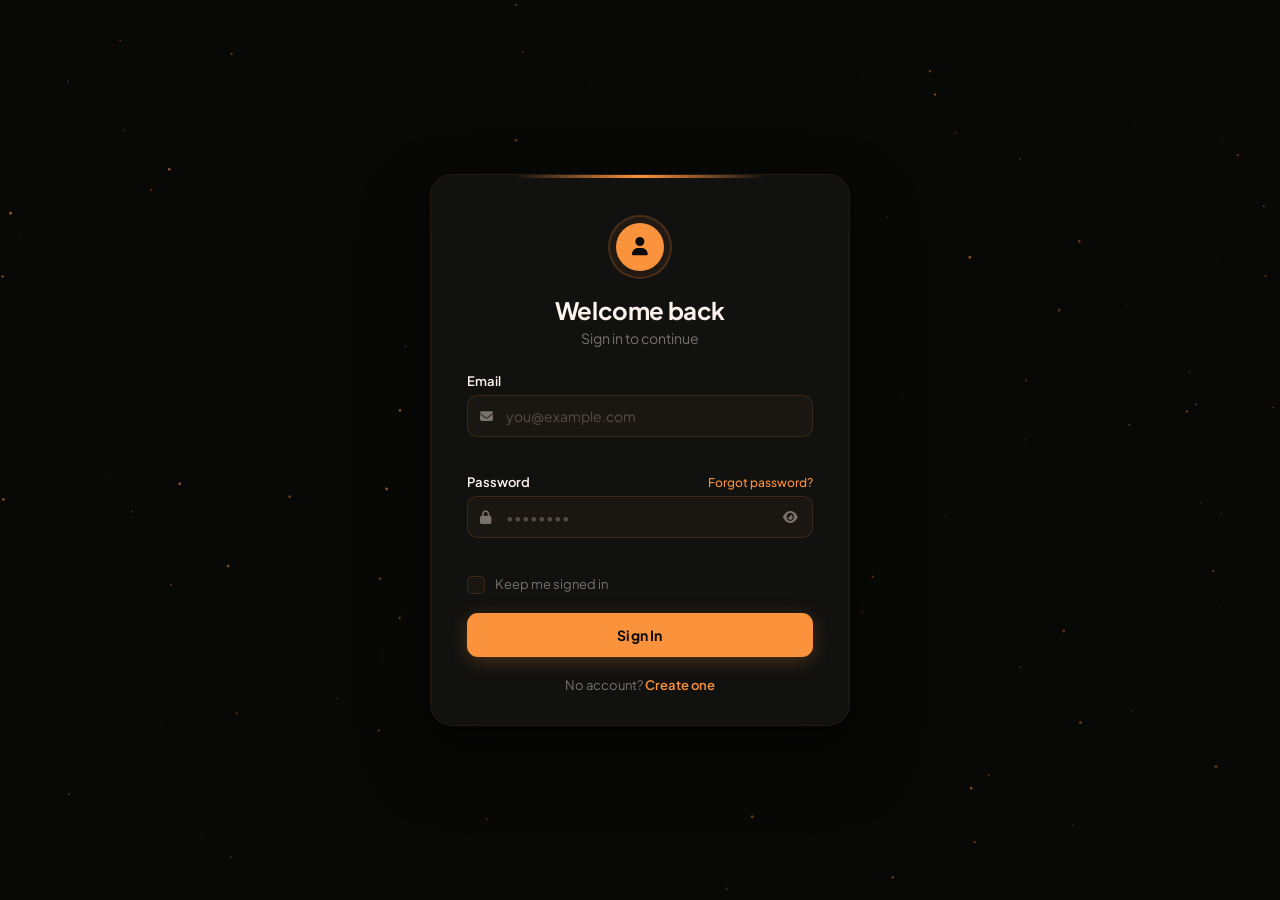
==== index.html @ abb6f45a "Task 3: User auth and management system" ====
<!DOCTYPE html>
<html lang="en">
<head>
  <meta charset="UTF-8"/>
  <meta name="viewport" content="width=device-width, initial-scale=1.0"/>
  <title>Sign In</title>
  <link rel="stylesheet" href="style.css"/>
  <link rel="preconnect" href="https://fonts.googleapis.com">
  <link href="https://fonts.googleapis.com/css2?family=Plus+Jakarta+Sans:wght@400;500;600;700&display=swap" rel="stylesheet">
  <link rel="stylesheet" href="https://cdnjs.cloudflare.com/ajax/libs/font-awesome/6.5.1/css/all.min.css"/>
</head>
<body class="login-page">

  <canvas id="particleCanvas"></canvas>

  <div class="page-wrap">
    <div class="card" id="card">
      <div class="card-blob"></div>

      <div class="card-header">
        <div class="avatar-ring">
          <div class="avatar-inner">
            <i class="fas fa-user"></i>
          </div>
        </div>
        <h1 class="card-title">Welcome back</h1>
        <p class="card-sub">Sign in to continue</p>
      </div>

      <form id="loginForm" novalidate>

        <div class="field anim-field" id="grp-email" style="--i:0">
          <label for="email">Email</label>
          <div class="input-box">
            <i class="fas fa-envelope"></i>
            <input type="email" id="email" placeholder="you@example.com" autocomplete="email"/>
          </div>
          <span class="err" id="err-email"></span>
        </div>

        <div class="field anim-field" id="grp-pass" style="--i:1">
          <label for="password">
            Password
            <a href="#" class="forgot" id="forgotLink">Forgot password?</a>
          </label>
          <div class="input-box">
            <i class="fas fa-lock"></i>
            <input type="password" id="password" placeholder="••••••••" autocomplete="current-password"/>
            <button type="button" class="eye-btn" onclick="toggleEye('password','eye1')">
              <i class="fas fa-eye" id="eye1"></i>
            </button>
          </div>
          <span class="err" id="err-pass"></span>
        </div>

        <label class="check-label anim-field" style="--i:2">
          <input type="checkbox" id="remember"/>
          <span class="check-box"></span>
          Keep me signed in
        </label>

        <div class="anim-field" style="--i:3">
          <button type="submit" class="btn-main" id="loginBtn">
            <span id="loginTxt">Sign In</span>
            <span id="loginLoad" class="spin hidden"><i class="fas fa-circle-notch fa-spin"></i></span>
          </button>
        </div>

      </form>

      <div class="toast hidden" id="toast"></div>
      <p class="switch anim-field" style="--i:4">No account? <a href="register.html">Create one</a></p>
    </div>
  </div>

  <!-- Forgot Password Modal -->
  <div class="modal-overlay hidden" id="fpOverlay">
    <div class="modal-card" id="fpCard">
      <button class="modal-close" id="fpClose"><i class="fas fa-times"></i></button>
      <div class="modal-header">
        <div class="modal-icon"><i class="fas fa-key"></i></div>
        <h2 class="modal-title">Reset Password</h2>
        <p class="modal-sub">Verify your identity to set a new password</p>
      </div>

      <!-- Step 1: Email -->
      <div class="fp-step" id="fpStep1">
        <div class="step-dots">
          <span class="dot active"></span><span class="dot"></span><span class="dot"></span>
        </div>
        <div class="field" id="grp-fpemail">
          <label for="fpEmail">Your email address</label>
          <div class="input-box">
            <i class="fas fa-envelope"></i>
            <input type="email" id="fpEmail" placeholder="you@example.com"/>
          </div>
          <span class="err" id="err-fpemail"></span>
        </div>
        <button class="btn-main" id="fpStep1Btn" onclick="fpNext1()">
          <span id="fpStep1Txt">Continue</span>
          <span id="fpStep1Load" class="spin hidden"><i class="fas fa-circle-notch fa-spin"></i></span>
        </button>
      </div>

      <!-- Step 2: Current Password -->
      <div class="fp-step hidden" id="fpStep2">
        <div class="step-dots">
          <span class="dot done"></span><span class="dot active"></span><span class="dot"></span>
        </div>
        <div class="field" id="grp-fpcurr">
          <label for="fpCurr">Current password</label>
          <div class="input-box">
            <i class="fas fa-lock"></i>
            <input type="password" id="fpCurr" placeholder="Enter current password"/>
            <button type="button" class="eye-btn" onclick="toggleEye('fpCurr','fpEye1')">
              <i class="fas fa-eye" id="fpEye1"></i>
            </button>
          </div>
          <span class="err" id="err-fpcurr"></span>
        </div>
        <button class="btn-main" id="fpStep2Btn" onclick="fpNext2()">
          <span id="fpStep2Txt">Verify Password</span>
          <span id="fpStep2Load" class="spin hidden"><i class="fas fa-circle-notch fa-spin"></i></span>
        </button>
      </div>

      <!-- Step 3: New Password -->
      <div class="fp-step hidden" id="fpStep3">
        <div class="step-dots">
          <span class="dot done"></span><span class="dot done"></span><span class="dot active"></span>
        </div>
        <div class="field" id="grp-fpnew">
          <label for="fpNew">New password</label>
          <div class="input-box">
            <i class="fas fa-lock"></i>
            <input type="password" id="fpNew" placeholder="Min 8 characters"/>
            <button type="button" class="eye-btn" onclick="toggleEye('fpNew','fpEye2')">
              <i class="fas fa-eye" id="fpEye2"></i>
            </button>
          </div>
          <div class="strength-bar"><div class="strength-fill" id="fp-str-fill"></div></div>
          <span class="strength-txt" id="fp-str-txt"></span>
          <span class="err" id="err-fpnew"></span>
        </div>
        <div class="field" id="grp-fpconf">
          <label for="fpConf">Confirm new password</label>
          <div class="input-box">
            <i class="fas fa-lock"></i>
            <input type="password" id="fpConf" placeholder="Re-enter new password"/>
            <button type="button" class="eye-btn" onclick="toggleEye('fpConf','fpEye3')">
              <i class="fas fa-eye" id="fpEye3"></i>
            </button>
          </div>
          <span class="err" id="err-fpconf"></span>
          <span class="match-ok hidden" id="fp-match-ok"><i class="fas fa-check-circle"></i> Passwords match</span>
        </div>
        <button class="btn-main" id="fpStep3Btn" onclick="fpSubmit()">
          <span id="fpStep3Txt">Update Password</span>
          <span id="fpStep3Load" class="spin hidden"><i class="fas fa-circle-notch fa-spin"></i></span>
        </button>
      </div>

      <div class="toast hidden" id="fp-toast"></div>
    </div>
  </div>

  <script src="script.js"></script>
</body>
</html>
---- style.css ----
@import url('https://fonts.googleapis.com/css2?family=Plus+Jakarta+Sans:wght@400;500;600;700&display=swap');

:root {
  --bg-primary: #080807;
  --bg-secondary: #111110;
  --accent-color: #fb923c;
  --accent-dim: rgba(251, 146, 60, 0.07);
  --accent-dim-border: rgba(251, 146, 60, 0.18);
  --text-main: #fef3ec;
  --text-muted: #78716c;
  --border-light: rgba(251, 146, 60, 0.08);
  --field-bg: rgba(251, 146, 60, 0.04);
  --field-border: rgba(251, 146, 60, 0.14);
  --err: #f87171;
  --err-bg: rgba(248, 113, 113, 0.08);
  --err-border: rgba(248, 113, 113, 0.3);
  --ok: #4ade80;
  --ok-bg: rgba(74, 222, 128, 0.08);
  --ok-border: rgba(74, 222, 128, 0.3);
  --font: 'Plus Jakarta Sans', -apple-system, BlinkMacSystemFont, sans-serif;
  --ease: 0.2s cubic-bezier(.4,0,.2,1);
}

*, *::before, *::after { box-sizing: border-box; margin: 0; padding: 0; }

body {
  font-family: var(--font);
  min-height: 100vh;
  display: flex;
  align-items: center;
  justify-content: center;
  background-color: var(--bg-primary);
  color: var(--text-main);
  overflow-x: hidden;
}

/* ── Canvas ── */
#particleCanvas {
  position: fixed;
  top: 0; left: 0;
  width: 100%; height: 100%;
  z-index: 0;
  pointer-events: none;
}

/* ── Page wrap ── */
.page-wrap {
  position: relative;
  z-index: 1;
  width: 100%;
  min-height: 100vh;
  display: flex;
  align-items: center;
  justify-content: center;
  padding: 40px 16px;
}

/* ── Card ── */
.card {
  position: relative;
  z-index: 1;
  width: 100%;
  max-width: 420px;
  background: var(--bg-secondary);
  border-radius: 22px;
  padding: 40px 36px 32px;
  border: 1px solid var(--border-light);
  box-shadow:
    0 2px 6px rgba(0,0,0,0.3),
    0 12px 32px rgba(0,0,0,0.4),
    0 32px 70px rgba(0,0,0,0.45);
  animation: cardEntrance 0.6s cubic-bezier(.34,1.4,.64,1) both;
  backdrop-filter: blur(6px);
}
.card--wide { max-width: 480px; }

@keyframes cardEntrance {
  from { opacity: 0; transform: scale(0.9) translateY(30px); }
  to   { opacity: 1; transform: scale(1)   translateY(0);    }
}

/* ── Card blob ── */
.card-blob {
  position: absolute;
  top: 0; left: 50%;
  transform: translateX(-50%);
  width: 60%;
  height: 3px;
  border-radius: 0 0 4px 4px;
  background: linear-gradient(90deg, transparent, var(--accent-color), transparent);
  animation: blobPulse 3s ease-in-out infinite;
}
@keyframes blobPulse {
  0%, 100% { opacity: 0.6; width: 60%; }
  50%       { opacity: 1;   width: 80%; }
}

/* ── Card header ── */
.card-header {
  text-align: center;
  margin-bottom: 26px;
  animation: fadeDown 0.5s 0.1s ease both;
}
@keyframes fadeDown {
  from { opacity: 0; transform: translateY(-14px); }
  to   { opacity: 1; transform: translateY(0); }
}

/* ── Avatar ── */
.avatar-ring {
  width: 64px; height: 64px;
  border-radius: 50%;
  background: var(--accent-dim);
  border: 2px solid var(--accent-dim-border);
  display: flex; align-items: center; justify-content: center;
  margin: 0 auto 16px;
  animation: avatarPop 0.55s 0.15s cubic-bezier(.34,1.56,.64,1) both;
  transition: transform 0.3s ease, box-shadow 0.3s ease;
}
.avatar-ring:hover {
  transform: scale(1.08) rotate(-4deg);
  box-shadow: 0 0 0 6px rgba(251,146,60,0.12);
}
@keyframes avatarPop {
  from { opacity: 0; transform: scale(0.5); }
  to   { opacity: 1; transform: scale(1); }
}

.avatar-inner {
  width: 48px; height: 48px;
  border-radius: 50%;
  background: var(--accent-color);
  display: flex; align-items: center; justify-content: center;
  color: var(--bg-primary);
  font-size: 18px;
}

.card-title {
  font-size: 1.5rem;
  font-weight: 700;
  color: var(--text-main);
  letter-spacing: -0.4px;
  margin-bottom: 4px;
}
.card-sub {
  font-size: 0.88rem;
  color: var(--text-muted);
}

/* ── Staggered field animation ── */
.anim-field {
  opacity: 0;
  animation: fieldSlideUp 0.45s calc(0.25s + var(--i, 0) * 0.07s) cubic-bezier(.22,1,.36,1) both;
}
@keyframes fieldSlideUp {
  from { opacity: 0; transform: translateY(18px); }
  to   { opacity: 1; transform: translateY(0); }
}

/* ── Field ── */
.field { margin-bottom: 16px; }

.field label {
  display: flex;
  justify-content: space-between;
  align-items: center;
  font-size: 13px;
  font-weight: 600;
  color: var(--text-main);
  margin-bottom: 6px;
}
.optional {
  font-size: 11px;
  font-weight: 400;
  color: var(--text-muted);
}
.forgot {
  font-size: 12px;
  font-weight: 500;
  color: var(--accent-color);
  text-decoration: none;
  transition: color var(--ease), letter-spacing 0.2s ease;
}
.forgot:hover { color: #ffb673; letter-spacing: 0.3px; }

/* ── Input box ── */
.input-box {
  position: relative;
  display: flex;
  align-items: center;
}
.input-box > i {
  position: absolute;
  left: 13px;
  font-size: 13px;
  color: var(--text-muted);
  pointer-events: none;
  transition: color var(--ease), transform 0.2s ease;
}
.input-box input {
  width: 100%;
  padding: 11px 13px 11px 38px;
  background: var(--field-bg);
  border: 1.5px solid var(--field-border);
  border-radius: 10px;
  font-family: var(--font);
  font-size: 14px;
  color: var(--text-main);
  outline: none;
  transition: border-color var(--ease), background var(--ease), box-shadow var(--ease), transform 0.15s ease;
}
.input-box input::placeholder { color: var(--text-muted); opacity: 0.6; }
.input-box input:focus {
  border-color: var(--accent-color);
  background: rgba(251, 146, 60, 0.06);
  box-shadow: 0 0 0 3px var(--accent-dim);
  transform: translateY(-1px);
}
.input-box input:focus + .input-box > i,
.input-box:focus-within > i {
  color: var(--accent-color);
  transform: scale(1.1);
}

/* shake animation for error fields */
.field.has-error .input-box input {
  border-color: var(--err);
  background: var(--err-bg);
  animation: shake 0.35s ease;
}
@keyframes shake {
  0%,100% { transform: translateX(0); }
  20%      { transform: translateX(-5px); }
  40%      { transform: translateX(5px); }
  60%      { transform: translateX(-4px); }
  80%      { transform: translateX(4px); }
}

.field.has-ok .input-box input {
  border-color: var(--ok);
  background: var(--ok-bg);
}

.err {
  display: block;
  font-size: 12px;
  color: var(--err);
  margin-top: 5px;
  min-height: 16px;
  font-weight: 500;
  animation: errFade 0.2s ease;
}
@keyframes errFade {
  from { opacity: 0; transform: translateY(-4px); }
  to   { opacity: 1; transform: translateY(0); }
}

.hint {
  display: block;
  font-size: 12px;
  margin-top: 5px;
  font-weight: 500;
  min-height: 16px;
}
.match-ok {
  display: block;
  font-size: 12px;
  color: var(--ok);
  margin-top: 5px;
  font-weight: 500;
}
.match-ok i { margin-right: 3px; }

/* ── Eye button ── */
.eye-btn {
  position: absolute;
  right: 11px;
  background: none;
  border: none;
  cursor: pointer;
  color: var(--text-muted);
  font-size: 13px;
  padding: 4px;
  display: flex;
  align-items: center;
  transition: color var(--ease), transform 0.2s ease;
}
.eye-btn:hover { color: var(--accent-color); transform: scale(1.2); }

/* ── PW rules ── */
.pw-rules {
  list-style: none;
  margin-top: 9px;
  margin-bottom: 8px;
  display: grid;
  grid-template-columns: 1fr 1fr;
  gap: 6px 10px;
}
.pw-rules li {
  display: flex;
  align-items: center;
  gap: 7px;
  font-size: 11.5px;
  font-weight: 500;
  color: var(--text-muted);
  transition: color 0.3s ease, transform 0.2s ease;
}
.pw-rules li i {
  font-size: 10px;
  color: var(--text-muted);
  transition: color 0.3s ease, transform 0.3s ease;
}
.pw-rules li.met { color: var(--ok); transform: translateX(2px); }
.pw-rules li.met i { color: var(--ok); transform: scale(1.2) rotate(0deg); }

/* ── Strength bar ── */
.strength-bar {
  height: 4px;
  background: var(--accent-dim);
  border-radius: 2px;
  margin-top: 8px;
  overflow: hidden;
}
.strength-fill {
  height: 100%;
  width: 0;
  border-radius: 2px;
  transition: width 0.4s cubic-bezier(.22,1,.36,1), background 0.35s ease;
}
.strength-txt {
  font-size: 11px;
  font-weight: 600;
  margin-top: 4px;
  display: block;
  transition: color 0.3s ease;
}

/* ── Row two ── */
.row-two {
  display: grid;
  grid-template-columns: 1fr 1fr;
  gap: 12px;
}

/* ── Checkbox ── */
.check-label {
  display: flex;
  align-items: flex-start;
  gap: 10px;
  cursor: pointer;
  font-size: 13px;
  color: var(--text-muted);
  line-height: 1.5;
  margin-bottom: 18px;
  font-weight: 400;
  transition: color 0.2s ease;
}
.check-label:hover { color: var(--text-main); }
.check-label input[type="checkbox"] { display: none; }
.check-box {
  width: 18px; height: 18px;
  min-width: 18px;
  border-radius: 5px;
  border: 1.5px solid var(--field-border);
  background: var(--field-bg);
  display: flex;
  align-items: center;
  justify-content: center;
  margin-top: 1px;
  transition: background var(--ease), border-color var(--ease), transform 0.2s ease;
}
.check-label:hover .check-box { border-color: var(--accent-color); transform: scale(1.1); }
.check-label input:checked ~ .check-box {
  background: var(--accent-color);
  border-color: var(--accent-color);
  transform: scale(1.05);
}
.check-label input:checked ~ .check-box::after {
  content: '';
  width: 5px; height: 9px;
  border: 2px solid var(--bg-primary);
  border-top: none; border-left: none;
  transform: rotate(45deg);
  margin-top: -2px;
}
.check-label a { color: var(--accent-color); text-decoration: none; }
.check-label a:hover { color: #ffb673; }

/* ── Button ── */
.btn-main {
  width: 100%;
  padding: 13px;
  background: var(--accent-color);
  color: var(--bg-primary);
  border: none;
  border-radius: 11px;
  font-family: var(--font);
  font-size: 14px;
  font-weight: 700;
  cursor: pointer;
  letter-spacing: 0.2px;
  box-shadow: 0 4px 18px rgba(251, 146, 60, 0.25);
  transition: transform var(--ease), box-shadow var(--ease), opacity var(--ease), background var(--ease);
  display: flex;
  align-items: center;
  justify-content: center;
  gap: 8px;
  margin-bottom: 4px;
  position: relative;
  overflow: hidden;
}
.btn-main::after {
  content: '';
  position: absolute;
  inset: 0;
  background: rgba(255,255,255,0);
  transition: background 0.2s ease;
  border-radius: inherit;
}
.btn-main:hover {
  background: #ffa552;
  transform: translateY(-2px);
  box-shadow: 0 8px 26px rgba(251, 146, 60, 0.4);
}
.btn-main:hover::after { background: rgba(255,255,255,0.06); }
.btn-main:active { transform: translateY(1px); box-shadow: 0 2px 8px rgba(251,146,60,0.2); }
.btn-main:disabled { opacity: 0.6; cursor: not-allowed; transform: none; }

.spin i { font-size: 15px; }

/* ── Toast ── */
.toast {
  margin-top: 14px;
  padding: 11px 15px;
  border-radius: 9px;
  font-size: 13px;
  font-weight: 500;
  text-align: center;
  animation: toastIn 0.3s cubic-bezier(.34,1.4,.64,1);
}
.toast.ok  { background: var(--ok-bg);  color: var(--ok);  border: 1px solid var(--ok-border);  }
.toast.bad { background: var(--err-bg); color: var(--err); border: 1px solid var(--err-border); }
@keyframes toastIn {
  from { opacity: 0; transform: scale(0.9) translateY(8px); }
  to   { opacity: 1; transform: scale(1)   translateY(0);   }
}

/* ── Switch ── */
.switch {
  text-align: center;
  margin-top: 20px;
  font-size: 13px;
  color: var(--text-muted);
}
.switch a {
  color: var(--accent-color);
  font-weight: 600;
  text-decoration: none;
  transition: color var(--ease);
}
.switch a:hover { color: #ffb673; }

/* ── Hidden ── */
.hidden { display: none !important; }

/* ══════════════════════════════════════
   FORGOT PASSWORD MODAL
══════════════════════════════════════ */
.modal-overlay {
  position: fixed;
  inset: 0;
  z-index: 100;
  display: flex;
  align-items: center;
  justify-content: center;
  padding: 20px;
  background: rgba(8,8,7,0.8);
  backdrop-filter: blur(8px);
  animation: overlayIn 0.25s ease both;
}
.modal-overlay.hidden { display: none !important; }
@keyframes overlayIn {
  from { opacity: 0; }
  to   { opacity: 1; }
}

.modal-card {
  position: relative;
  width: 100%;
  max-width: 400px;
  background: var(--bg-secondary);
  border-radius: 22px;
  padding: 36px 32px 28px;
  border: 1px solid var(--accent-dim-border);
  box-shadow: 0 24px 80px rgba(0,0,0,0.6), 0 0 0 1px rgba(251,146,60,0.06);
  animation: modalPop 0.4s cubic-bezier(.34,1.4,.64,1) both;
}
@keyframes modalPop {
  from { opacity: 0; transform: scale(0.85) translateY(24px); }
  to   { opacity: 1; transform: scale(1)    translateY(0);    }
}

.modal-close {
  position: absolute;
  top: 14px; right: 16px;
  background: var(--accent-dim);
  border: 1px solid var(--accent-dim-border);
  color: var(--text-muted);
  width: 30px; height: 30px;
  border-radius: 50%;
  cursor: pointer;
  display: flex; align-items: center; justify-content: center;
  font-size: 12px;
  transition: background var(--ease), color var(--ease), transform 0.2s ease;
}
.modal-close:hover {
  background: var(--err-bg);
  color: var(--err);
  transform: rotate(90deg) scale(1.1);
}

.modal-header {
  text-align: center;
  margin-bottom: 22px;
}
.modal-icon {
  width: 52px; height: 52px;
  border-radius: 50%;
  background: var(--accent-dim);
  border: 2px solid var(--accent-dim-border);
  display: flex; align-items: center; justify-content: center;
  margin: 0 auto 14px;
  font-size: 18px;
  color: var(--accent-color);
  animation: modalIconSpin 0.5s 0.2s cubic-bezier(.34,1.56,.64,1) both;
}
@keyframes modalIconSpin {
  from { opacity: 0; transform: rotate(-30deg) scale(0.6); }
  to   { opacity: 1; transform: rotate(0deg) scale(1); }
}
.modal-title {
  font-size: 1.2rem;
  font-weight: 700;
  color: var(--text-main);
  margin-bottom: 4px;
}
.modal-sub {
  font-size: 0.82rem;
  color: var(--text-muted);
}

/* ── Step dots ── */
.step-dots {
  display: flex;
  justify-content: center;
  gap: 8px;
  margin-bottom: 20px;
}
.dot {
  width: 8px; height: 8px;
  border-radius: 50%;
  background: var(--field-border);
  transition: background 0.3s ease, transform 0.3s ease, width 0.3s ease;
  border-radius: 4px;
}
.dot.active {
  background: var(--accent-color);
  width: 22px;
  transform: scale(1.1);
}
.dot.done {
  background: var(--ok);
}

/* ── Step transition ── */
.fp-step {
  animation: stepIn 0.35s cubic-bezier(.22,1,.36,1) both;
}
@keyframes stepIn {
  from { opacity: 0; transform: translateX(20px); }
  to   { opacity: 1; transform: translateX(0); }
}

/* ─── Animations ─── */
@keyframes popIn {
  from { opacity: 0; transform: scale(0.94) translateY(16px); }
  to   { opacity: 1; transform: scale(1)    translateY(0);    }
}
@keyframes fadeUp {
  from { opacity: 0; transform: translateY(6px); }
  to   { opacity: 1; transform: translateY(0);   }
}

/* ── Responsive ── */
@media (max-width: 520px) {
  .card { padding: 30px 20px 24px; border-radius: 18px; }
  .card-title { font-size: 1.3rem; }
  .row-two { grid-template-columns: 1fr; }
  .pw-rules { grid-template-columns: 1fr; }
  .modal-card { padding: 28px 20px 22px; }
}
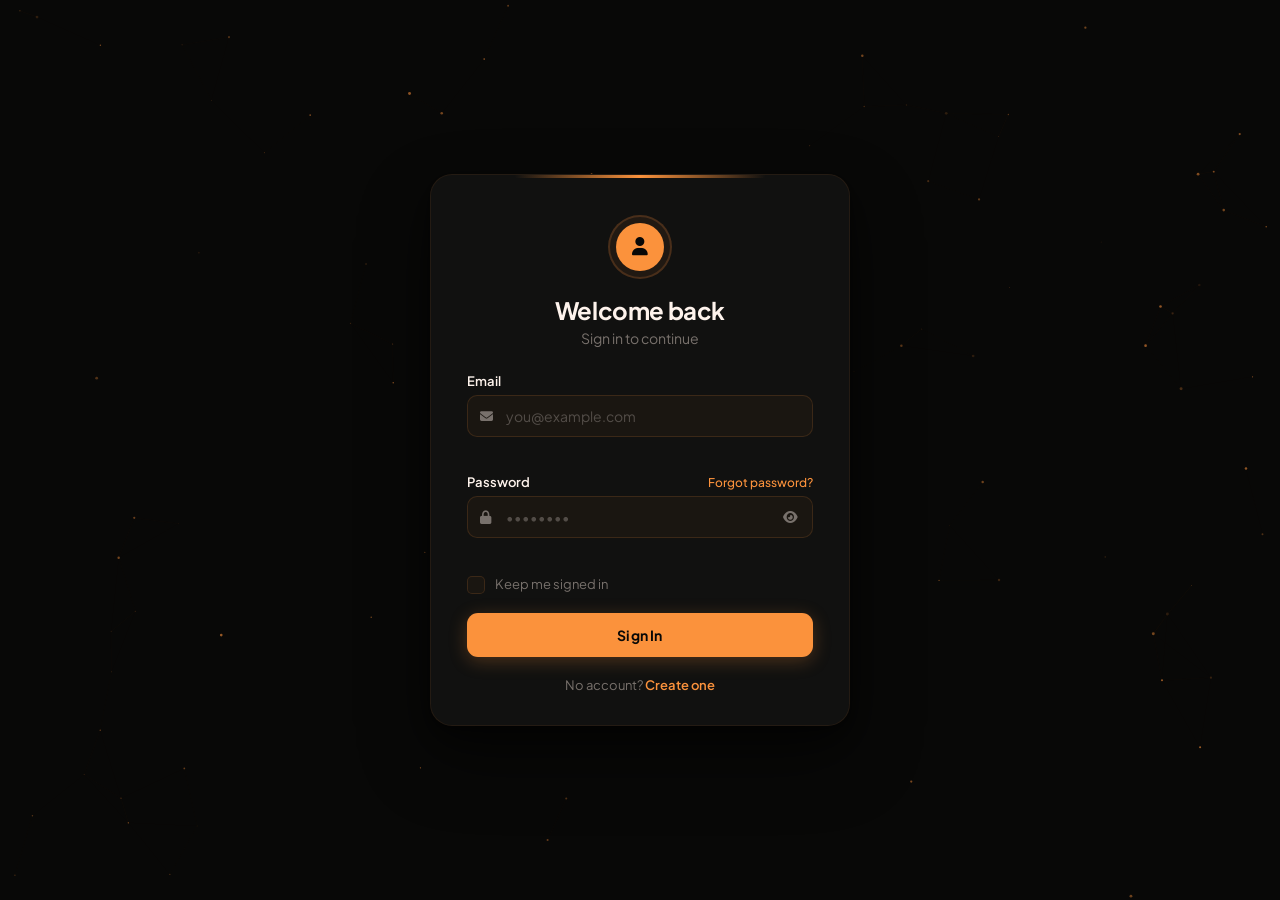
==== commit 44af32b2: "Final files of the task 3" ====
--- a/index.html
+++ b/index.html
@@ -163,7 +163,6 @@
       <div class="toast hidden" id="fp-toast"></div>
     </div>
   </div>
-
   <script src="script.js"></script>
 </body>
 </html>
